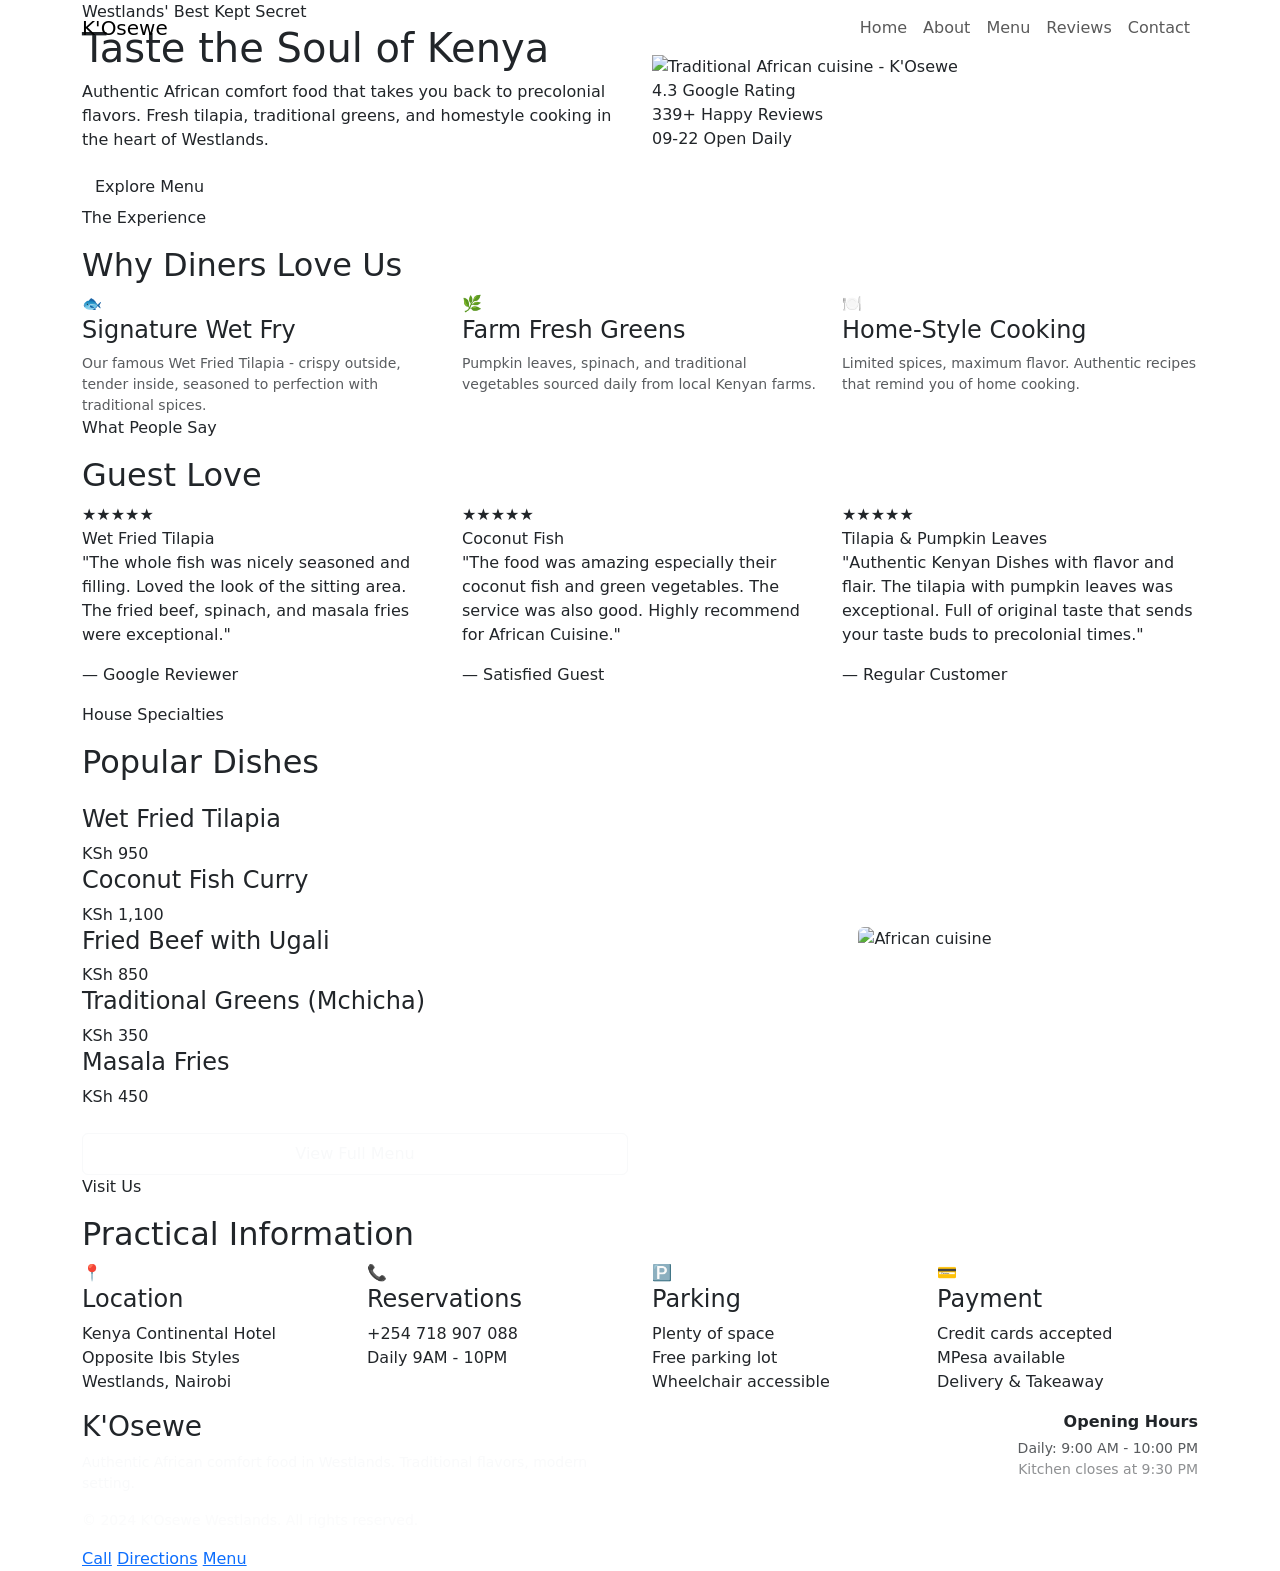
==== index.html @ 1b46d5a4 "Add files via upload" ====
<!DOCTYPE html>
<html lang="en">
<head>
    <meta charset="UTF-8">
    <meta name="viewport" content="width=device-width, initial-scale=1.0, maximum-scale=5.0">
    <title>K'Osewe Westlands | Authentic African Comfort Food</title>
    <meta name="description" content="Authentic African comfort food in Westlands, Nairobi. Fresh tilapia, traditional greens, and homestyle Kenyan cooking.">
    <meta property="og:title" content="K'Osewe Westlands | Authentic African Comfort Food">
    <meta property="og:description" content="Authentic African comfort food in Westlands, Nairobi. Fresh tilapia, traditional greens, and homestyle Kenyan cooking.">
    <meta property="og:type" content="website">
    <link rel="icon" href="assets/favicon.svg" type="image/svg+xml">
    <link href="https://cdn.jsdelivr.net/npm/bootstrap@5.3.2/dist/css/bootstrap.min.css" rel="stylesheet">
    <link href="https://fonts.googleapis.com/css2?family=Playfair+Display:wght@400;600;700&family=Inter:wght@300;400;500;600&display=swap" rel="stylesheet">
    <link rel="stylesheet" href="css/styles.css">
</head>
<body>
    <!-- Navigation -->
    <nav class="navbar navbar-expand-lg fixed-top navbar-light">
        <div class="container">
            <a class="navbar-brand" href="#home">K'<span>Osewe</span></a>
            <button class="navbar-toggler" type="button" data-bs-toggle="collapse" data-bs-target="#navbarNav" aria-controls="navbarNav" aria-expanded="false" aria-label="Toggle navigation">
                <span class="navbar-toggler-icon"></span>
            </button>
            <div class="collapse navbar-collapse" id="navbarNav">
                <ul class="navbar-nav ms-auto">
                    <li class="nav-item"><a class="nav-link" href="#home">Home</a></li>
                    <li class="nav-item"><a class="nav-link" href="#about">About</a></li>
                    <li class="nav-item"><a class="nav-link" href="menu.html">Menu</a></li>
                    <li class="nav-item"><a class="nav-link" href="#reviews">Reviews</a></li>
                    <li class="nav-item"><a class="nav-link" href="#contact">Contact</a></li>
                </ul>
            </div>
        </div>
    </nav>

    <!-- Hero Section -->
    <section class="hero" id="home">
        <div class="hero-pattern"></div>
        <div class="container">
            <div class="row align-items-center">
                <div class="col-lg-6 hero-content">
                    <span class="hero-badge">Westlands' Best Kept Secret</span>
                    <h1 class="hero-title serif">Taste the Soul <span>of Kenya</span></h1>
                    <p class="hero-text">Authentic African comfort food that takes you back to precolonial flavors. Fresh tilapia, traditional greens, and homestyle cooking in the heart of Westlands.</p>
                    <a href="menu.html" class="btn btn-primary-custom">Explore Menu</a>
                </div>
                <div class="col-lg-6 mt-4 mt-lg-0">
                    <div class="hero-image">
                        <img src="https://images.unsplash.com/photo-1604329760661-e71dc83f8f26?w=800&q=80" alt="Traditional African cuisine - K'Osewe">
                        <div class="hero-stats">
                            <div class="stat-item">
                                <span class="stat-number">4.3</span>
                                <span class="stat-label">Google Rating</span>
                            </div>
                            <div class="stat-item">
                                <span class="stat-number">339+</span>
                                <span class="stat-label">Happy Reviews</span>
                            </div>
                            <div class="stat-item">
                                <span class="stat-number">09-22</span>
                                <span class="stat-label">Open Daily</span>
                            </div>
                        </div>
                    </div>
                </div>
            </div>
        </div>
    </section>

    <!-- Features -->
    <section class="features" id="about">
        <div class="container">
            <div class="section-header reveal">
                <p class="section-subtitle">The Experience</p>
                <h2 class="section-title serif">Why Diners Love Us</h2>
            </div>
            <div class="row g-4">
                <div class="col-md-4 reveal">
                    <div class="feature-card">
                        <div class="feature-icon">🐟</div>
                        <h4 class="serif mb-2">Signature Wet Fry</h4>
                        <p class="text-muted mb-0 small">Our famous Wet Fried Tilapia - crispy outside, tender inside, seasoned to perfection with traditional spices.</p>
                    </div>
                </div>
                <div class="col-md-4 reveal">
                    <div class="feature-card">
                        <div class="feature-icon">🌿</div>
                        <h4 class="serif mb-2">Farm Fresh Greens</h4>
                        <p class="text-muted mb-0 small">Pumpkin leaves, spinach, and traditional vegetables sourced daily from local Kenyan farms.</p>
                    </div>
                </div>
                <div class="col-md-4 reveal">
                    <div class="feature-card">
                        <div class="feature-icon">🍽️</div>
                        <h4 class="serif mb-2">Home-Style Cooking</h4>
                        <p class="text-muted mb-0 small">Limited spices, maximum flavor. Authentic recipes that remind you of home cooking.</p>
                    </div>
                </div>
            </div>
        </div>
    </section>

    <!-- Reviews -->
    <section class="reviews" id="reviews">
        <div class="container">
            <div class="section-header reveal">
                <p class="section-subtitle">What People Say</p>
                <h2 class="section-title serif">Guest Love</h2>
            </div>
            <div class="row g-4">
                <div class="col-md-4 reveal">
                    <div class="review-card">
                        <div class="review-stars">★★★★★</div>
                        <span class="review-dish">Wet Fried Tilapia</span>
                        <p class="review-text">"The whole fish was nicely seasoned and filling. Loved the look of the sitting area. The fried beef, spinach, and masala fries were exceptional."</p>
                        <p class="review-author">— Google Reviewer</p>
                    </div>
                </div>
                <div class="col-md-4 reveal">
                    <div class="review-card">
                        <div class="review-stars">★★★★★</div>
                        <span class="review-dish">Coconut Fish</span>
                        <p class="review-text">"The food was amazing especially their coconut fish and green vegetables. The service was also good. Highly recommend for African Cuisine."</p>
                        <p class="review-author">— Satisfied Guest</p>
                    </div>
                </div>
                <div class="col-md-4 reveal">
                    <div class="review-card">
                        <div class="review-stars">★★★★★</div>
                        <span class="review-dish">Tilapia & Pumpkin Leaves</span>
                        <p class="review-text">"Authentic Kenyan Dishes with flavor and flair. The tilapia with pumpkin leaves was exceptional. Full of original taste that sends your taste buds to precolonial times."</p>
                        <p class="review-author">— Regular Customer</p>
                    </div>
                </div>
            </div>
        </div>
    </section>

    <!-- Menu Preview -->
    <section class="menu-preview">
        <div class="container">
            <div class="row align-items-center">
                <div class="col-lg-6 mb-4 mb-lg-0 reveal">
                    <p class="section-subtitle" style="color: var(--accent-light);">House Specialties</p>
                    <h2 class="section-title serif mb-4">Popular Dishes</h2>

                    <div class="menu-item">
                        <h4>Wet Fried Tilapia</h4>
                        <span class="dots"></span>
                        <span class="price">KSh 950</span>
                    </div>
                    <div class="menu-item">
                        <h4>Coconut Fish Curry</h4>
                        <span class="dots"></span>
                        <span class="price">KSh 1,100</span>
                    </div>
                    <div class="menu-item">
                        <h4>Fried Beef with Ugali</h4>
                        <span class="dots"></span>
                        <span class="price">KSh 850</span>
                    </div>
                    <div class="menu-item">
                        <h4>Traditional Greens (Mchicha)</h4>
                        <span class="dots"></span>
                        <span class="price">KSh 350</span>
                    </div>
                    <div class="menu-item">
                        <h4>Masala Fries</h4>
                        <span class="dots"></span>
                        <span class="price">KSh 450</span>
                    </div>

                    <a href="menu.html" class="btn btn-outline-light mt-4 px-4 py-2 w-100 w-sm-auto">View Full Menu</a>
                </div>
                <div class="col-lg-6 reveal">
                    <div class="text-center">
                        <img src="https://images.unsplash.com/photo-1544025162-d76694265947?w=600&q=80" alt="African cuisine" class="img-fluid rounded" style="max-height: 400px; object-fit: cover; width: 100%;">
                    </div>
                </div>
            </div>
        </div>
    </section>

    <!-- Info Section -->
    <section class="info-section" id="contact">
        <div class="container">
            <div class="section-header reveal">
                <p class="section-subtitle">Visit Us</p>
                <h2 class="section-title serif">Practical Information</h2>
            </div>
            <div class="row g-4">
                <div class="col-6 col-md-3 reveal">
                    <div class="info-card">
                        <div class="info-icon">📍</div>
                        <h4>Location</h4>
                        <p>Kenya Continental Hotel<br>Opposite Ibis Styles<br>Westlands, Nairobi</p>
                    </div>
                </div>
                <div class="col-6 col-md-3 reveal">
                    <div class="info-card">
                        <div class="info-icon">📞</div>
                        <h4>Reservations</h4>
                        <p>+254 718 907 088<br>Daily 9AM - 10PM</p>
                    </div>
                </div>
                <div class="col-6 col-md-3 reveal">
                    <div class="info-card">
                        <div class="info-icon">🅿️</div>
                        <h4>Parking</h4>
                        <p>Plenty of space<br>Free parking lot<br>Wheelchair accessible</p>
                    </div>
                </div>
                <div class="col-6 col-md-3 reveal">
                    <div class="info-card">
                        <div class="info-icon">💳</div>
                        <h4>Payment</h4>
                        <p>Credit cards accepted<br>MPesa available<br>Delivery & Takeaway</p>
                    </div>
                </div>
            </div>
        </div>
    </section>

    <!-- Footer -->
    <footer>
        <div class="container">
            <div class="row g-4">
                <div class="col-lg-6">
                    <h3 class="footer-brand serif">K'<span>Osewe</span></h3>
                    <p class="text-light opacity-75 small">Authentic African comfort food in Westlands. Traditional flavors, modern setting.</p>
                    <p class="text-light opacity-50 small mt-3">© 2024 K'Osewe Westlands. All rights reserved.</p>
                </div>
                <div class="col-lg-6 text-lg-end">
                    <p class="mb-1"><strong>Opening Hours</strong></p>
                    <p class="opacity-75 small mb-0">Daily: 9:00 AM - 10:00 PM</p>
                    <p class="opacity-50 small">Kitchen closes at 9:30 PM</p>
                </div>
            </div>
        </div>
    </footer>

    <!-- Mobile CTA Bar -->
    <div class="cta-bar" role="navigation" aria-label="Quick actions">
        <div class="container">
            <div class="cta-grid">
                <a class="cta-btn primary" href="tel:+254718907088">Call</a>
                <a class="cta-btn" href="https://www.google.com/maps/search/?api=1&query=Kenya%20Continental%20Hotel%2C%20Westlands%2C%20Nairobi" target="_blank" rel="noopener">Directions</a>
                <a class="cta-btn" href="menu.html">Menu</a>
            </div>
        </div>
    </div>

    <script src="https://cdn.jsdelivr.net/npm/bootstrap@5.3.2/dist/js/bootstrap.bundle.min.js"></script>
    <script src="js/main.js" defer></script>
</body>
</html>
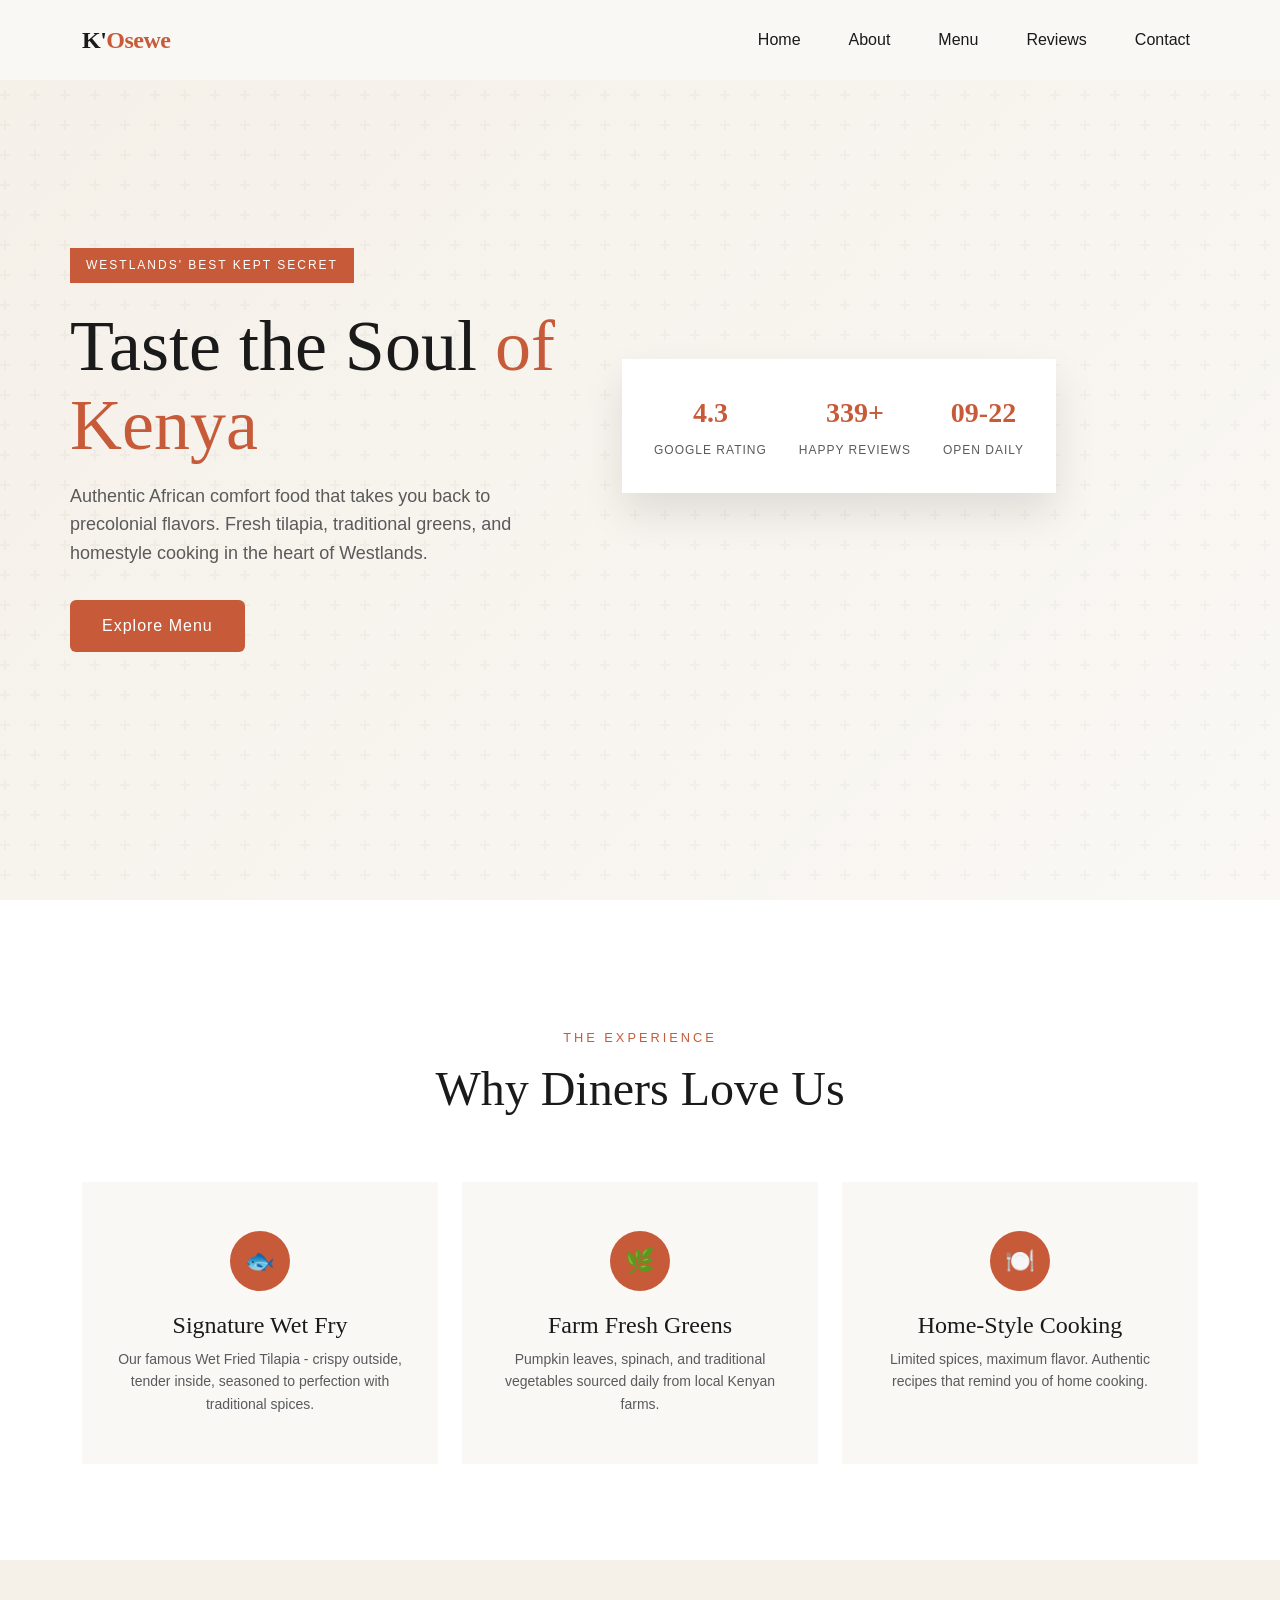
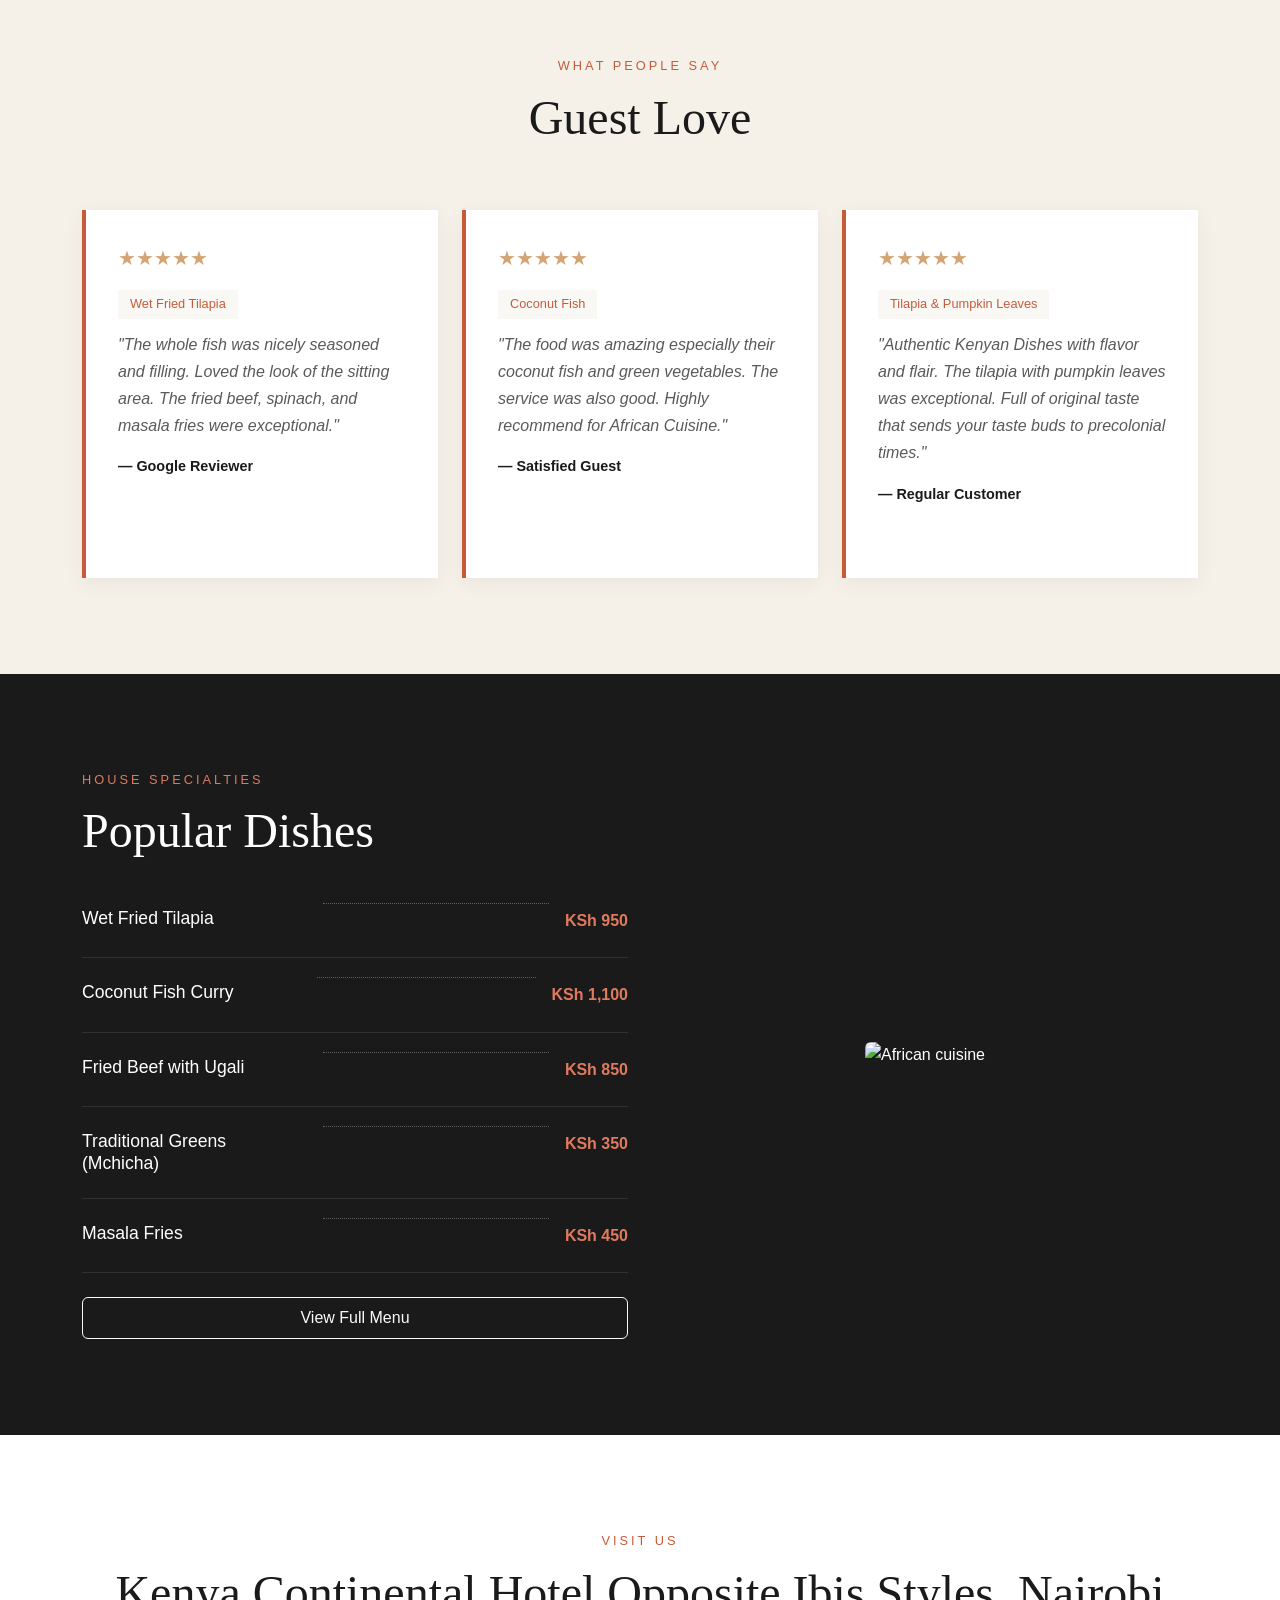
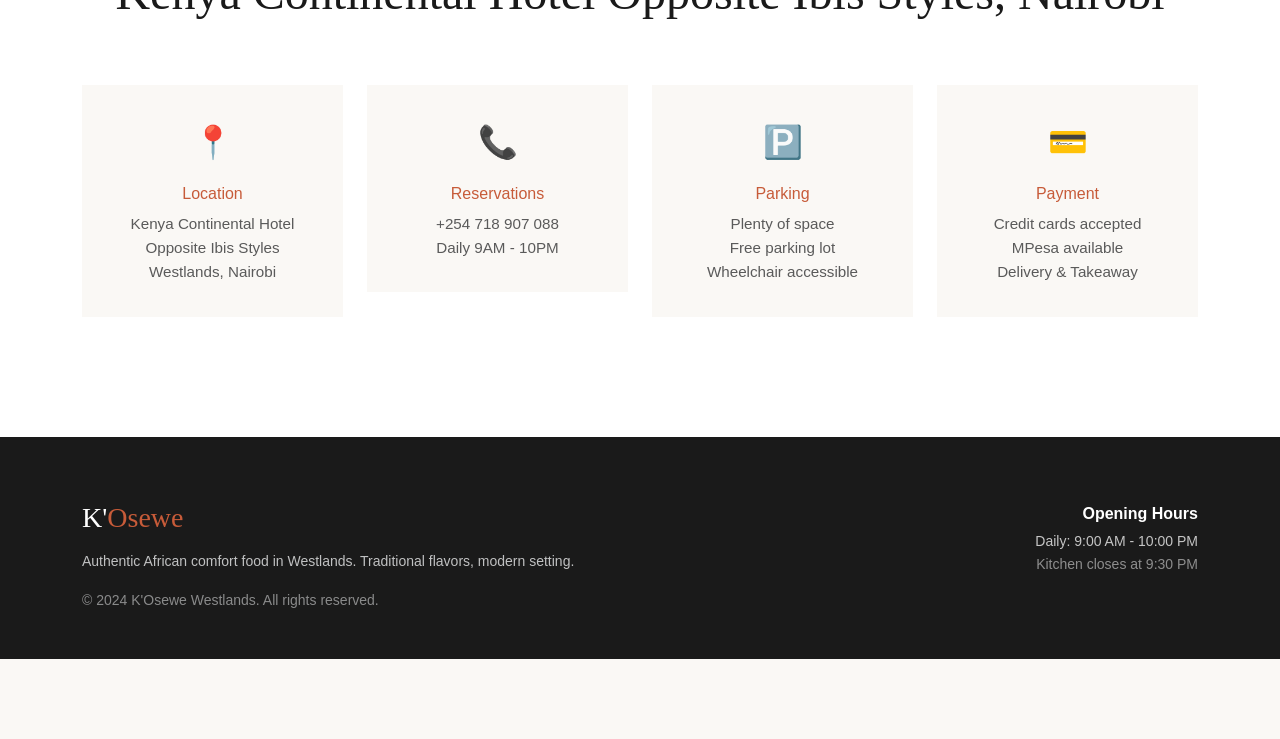
==== commit b8f4280f: "Update section title with hotel address" ====
--- a/index.html
+++ b/index.html
@@ -186,7 +186,7 @@
         <div class="container">
             <div class="section-header reveal">
                 <p class="section-subtitle">Visit Us</p>
-                <h2 class="section-title serif">Practical Information</h2>
+                <h2 class="section-title serif">Kenya Continental Hotel Opposite Ibis Styles, Nairobi</h2>
             </div>
             <div class="row g-4">
                 <div class="col-6 col-md-3 reveal">
@@ -253,4 +253,4 @@
     <script src="https://cdn.jsdelivr.net/npm/bootstrap@5.3.2/dist/js/bootstrap.bundle.min.js"></script>
     <script src="js/main.js" defer></script>
 </body>
-</html>+</html>
--- a/css/styles.css
+++ b/css/styles.css
@@ -0,0 +1,935 @@
+:root {
+  --primary: #1a1a1a;
+  --accent: #c75b39; /* Terracotta */
+  --accent-light: #e07a5f;
+  --earth: #8c7b65; /* Sage/earth */
+  --light: #faf8f5;
+  --cream: #f5f0e8;
+  --gold: #d4a574;
+  --gray: #5a5a5a;
+}
+
+* {
+  margin: 0;
+  padding: 0;
+  box-sizing: border-box;
+}
+
+html,
+body {
+  overflow-x: hidden;
+  max-width: 100%;
+}
+
+body {
+  font-family: "Inter", sans-serif;
+  background-color: var(--light);
+  color: var(--primary);
+  line-height: 1.6;
+}
+
+.serif {
+  font-family: "Playfair Display", serif;
+}
+
+/* Navigation */
+.navbar {
+  padding: 1rem 0;
+  background: rgba(250, 248, 245, 0.98);
+  transition: all 0.4s ease;
+}
+
+.navbar.scrolled {
+  background: rgba(250, 248, 245, 0.98);
+  backdrop-filter: blur(10px);
+  padding: 0.75rem 0;
+  box-shadow: 0 2px 20px rgba(0, 0, 0, 0.05);
+}
+
+.navbar.navbar-solid {
+  background: white;
+  box-shadow: 0 2px 20px rgba(0, 0, 0, 0.05);
+}
+
+.navbar-brand {
+  font-family: "Playfair Display", serif;
+  font-size: 1.5rem;
+  font-weight: 700;
+  color: var(--primary) !important;
+  letter-spacing: -0.5px;
+}
+
+.navbar-brand span {
+  color: var(--accent);
+}
+
+.nav-link {
+  font-weight: 400;
+  color: var(--primary) !important;
+  margin-left: 0;
+  margin-top: 0.5rem;
+  padding: 0.5rem 0;
+  position: relative;
+  transition: color 0.3s ease;
+  display: inline-block;
+}
+
+.nav-link::after {
+  content: "";
+  position: absolute;
+  bottom: 0;
+  left: 0;
+  width: 0;
+  height: 2px;
+  background: var(--accent);
+  transition: width 0.3s ease;
+}
+
+.nav-link:hover::after {
+  width: 100%;
+}
+
+@media (min-width: 992px) {
+  .nav-link {
+    margin-left: 2rem;
+    margin-top: 0;
+    padding: 0.5rem;
+  }
+}
+
+/* Hero (home) */
+.hero {
+  min-height: auto;
+  padding: 6rem 0 4rem;
+  display: flex;
+  align-items: center;
+  position: relative;
+  overflow: hidden;
+  background: linear-gradient(135deg, var(--cream) 0%, var(--light) 100%);
+}
+
+@media (min-width: 768px) {
+  .hero {
+    min-height: 100vh;
+    padding: 0;
+  }
+}
+
+.hero-pattern {
+  position: absolute;
+  top: 0;
+  right: 0;
+  width: 100%;
+  height: 100%;
+  opacity: 0.03;
+  background-image: url("data:image/svg+xml,%3Csvg width='60' height='60' viewBox='0 0 60 60' xmlns='http://www.w3.org/2000/svg'%3E%3Cg fill='none' fill-rule='evenodd'%3E%3Cg fill='%23000000' fill-opacity='1'%3E%3Cpath d='M36 34v-4h-2v4h-4v2h4v4h2v-4h4v-2h-4zm0-30V0h-2v4h-4v2h4v4h2V6h4V4h-4zM6 34v-4H4v4H0v2h4v4h2v-4h4v-2H6zM6 4V0H4v4H0v2h4v4h2V6h4V4H6z'/%3E%3C/g%3E%3C/g%3E%3C/svg%3E");
+  z-index: 0;
+}
+
+.hero-content {
+  padding: 2rem 0;
+  position: relative;
+  z-index: 2;
+}
+
+.hero-badge {
+  display: inline-block;
+  background: var(--accent);
+  color: white;
+  padding: 0.5rem 1rem;
+  font-size: 0.75rem;
+  text-transform: uppercase;
+  letter-spacing: 2px;
+  margin-bottom: 1.5rem;
+  opacity: 0;
+  transform: translateY(20px);
+  animation: fadeUp 0.8s ease forwards;
+}
+
+.hero-title {
+  font-size: clamp(2.5rem, 8vw, 4.5rem);
+  line-height: 1.1;
+  margin-bottom: 1rem;
+  opacity: 0;
+  transform: translateY(20px);
+  animation: fadeUp 0.8s ease 0.2s forwards;
+  word-wrap: break-word;
+}
+
+.hero-title span {
+  color: var(--accent);
+}
+
+.hero-text {
+  font-size: 1rem;
+  color: var(--gray);
+  max-width: 100%;
+  margin-bottom: 2rem;
+  opacity: 0;
+  transform: translateY(20px);
+  animation: fadeUp 0.8s ease 0.4s forwards;
+}
+
+@media (min-width: 768px) {
+  .hero-text {
+    max-width: 500px;
+    font-size: 1.125rem;
+  }
+}
+
+.btn-primary-custom {
+  background: var(--accent);
+  color: white;
+  padding: 0.875rem 2rem;
+  border: none;
+  font-weight: 500;
+  letter-spacing: 1px;
+  transition: all 0.3s ease;
+  opacity: 0;
+  transform: translateY(20px);
+  animation: fadeUp 0.8s ease 0.6s forwards;
+  display: inline-block;
+  width: 100%;
+  text-align: center;
+}
+
+@media (min-width: 576px) {
+  .btn-primary-custom {
+    width: auto;
+  }
+}
+
+.btn-primary-custom:hover {
+  background: var(--primary);
+  transform: translateY(-2px);
+  box-shadow: 0 10px 30px rgba(199, 91, 57, 0.3);
+}
+
+.hero-image {
+  position: relative;
+  margin-top: 2rem;
+  opacity: 0;
+  transform: translateX(30px);
+  animation: fadeLeft 1s ease 0.4s forwards;
+}
+
+@media (min-width: 768px) {
+  .hero-image {
+    margin-top: 0;
+    transform: translateX(50px);
+  }
+}
+
+.hero-image img {
+  width: 100%;
+  height: 300px;
+  object-fit: cover;
+  border-radius: 0;
+}
+
+@media (min-width: 576px) {
+  .hero-image img {
+    height: 400px;
+  }
+}
+
+@media (min-width: 768px) {
+  .hero-image img {
+    height: 500px;
+  }
+}
+
+@media (min-width: 992px) {
+  .hero-image img {
+    height: 600px;
+  }
+}
+
+.hero-stats {
+  position: relative;
+  bottom: auto;
+  left: auto;
+  margin: -2rem 1rem 0;
+  background: white;
+  padding: 1.5rem;
+  box-shadow: 0 20px 40px rgba(0, 0, 0, 0.1);
+  opacity: 0;
+  transform: translateY(20px);
+  animation: fadeUp 0.8s ease 0.8s forwards;
+  z-index: 10;
+  display: flex;
+  justify-content: space-around;
+  flex-wrap: wrap;
+  gap: 1rem;
+}
+
+@media (min-width: 768px) {
+  .hero-stats {
+    position: absolute;
+    bottom: -30px;
+    left: -30px;
+    margin: 0;
+    padding: 2rem;
+    flex-wrap: nowrap;
+    gap: 2rem;
+  }
+}
+
+.stat-item {
+  text-align: center;
+}
+
+.stat-number {
+  font-family: "Playfair Display", serif;
+  font-size: 1.75rem;
+  font-weight: 700;
+  color: var(--accent);
+  display: block;
+}
+
+.stat-label {
+  font-size: 0.75rem;
+  text-transform: uppercase;
+  letter-spacing: 1px;
+  color: var(--gray);
+}
+
+/* Features */
+.features {
+  padding: 5rem 0 4rem;
+  background: white;
+}
+
+@media (min-width: 768px) {
+  .features {
+    padding: 8rem 0 6rem;
+  }
+}
+
+.section-header {
+  text-align: center;
+  margin-bottom: 2.5rem;
+}
+
+@media (min-width: 768px) {
+  .section-header {
+    margin-bottom: 4rem;
+  }
+}
+
+.section-subtitle {
+  color: var(--accent);
+  text-transform: uppercase;
+  letter-spacing: 3px;
+  font-size: 0.8rem;
+  margin-bottom: 0.75rem;
+}
+
+.section-title {
+  font-size: clamp(1.75rem, 4vw, 3rem);
+}
+
+.feature-card {
+  padding: 2rem 1.5rem;
+  text-align: center;
+  transition: all 0.4s ease;
+  border: 1px solid transparent;
+  background: var(--light);
+  margin-bottom: 1rem;
+  height: 100%;
+}
+
+@media (min-width: 768px) {
+  .feature-card {
+    padding: 3rem 2rem;
+    margin-bottom: 0;
+  }
+}
+
+.feature-card:hover {
+  border-color: var(--accent);
+  transform: translateY(-5px);
+  box-shadow: 0 15px 30px rgba(0, 0, 0, 0.08);
+}
+
+.feature-icon {
+  width: 60px;
+  height: 60px;
+  background: var(--accent);
+  color: white;
+  border-radius: 50%;
+  display: flex;
+  align-items: center;
+  justify-content: center;
+  margin: 0 auto 1.25rem;
+  font-size: 1.5rem;
+}
+
+/* Reviews */
+.reviews {
+  padding: 4rem 0;
+  background: var(--cream);
+  position: relative;
+}
+
+@media (min-width: 768px) {
+  .reviews {
+    padding: 6rem 0;
+  }
+}
+
+.review-card {
+  background: white;
+  padding: 2rem;
+  margin-bottom: 1.5rem;
+  box-shadow: 0 5px 20px rgba(0, 0, 0, 0.05);
+  border-left: 4px solid var(--accent);
+  height: 100%;
+}
+
+.review-stars {
+  color: var(--gold);
+  font-size: 1.25rem;
+  margin-bottom: 1rem;
+}
+
+.review-text {
+  font-style: italic;
+  color: var(--gray);
+  margin-bottom: 1rem;
+  line-height: 1.7;
+}
+
+.review-dish {
+  display: inline-block;
+  background: var(--light);
+  padding: 0.25rem 0.75rem;
+  font-size: 0.8rem;
+  color: var(--accent);
+  font-weight: 500;
+  margin-bottom: 0.75rem;
+}
+
+.review-author {
+  font-weight: 600;
+  font-size: 0.9rem;
+}
+
+/* Menu preview */
+.menu-preview {
+  padding: 4rem 0;
+  background: var(--primary);
+  color: white;
+  position: relative;
+  overflow: hidden;
+}
+
+@media (min-width: 768px) {
+  .menu-preview {
+    padding: 6rem 0;
+  }
+}
+
+.menu-item {
+  display: flex;
+  justify-content: space-between;
+  align-items: flex-start;
+  padding: 1.25rem 0;
+  border-bottom: 1px solid rgba(255, 255, 255, 0.1);
+  transition: all 0.3s ease;
+  flex-wrap: wrap;
+  gap: 0.5rem;
+}
+
+@media (min-width: 768px) {
+  .menu-item {
+    padding: 1.5rem 0;
+    flex-wrap: nowrap;
+    gap: 0;
+  }
+}
+
+.menu-item:hover {
+  padding-left: 5px;
+  border-bottom-color: var(--accent);
+}
+
+.menu-item h4 {
+  font-weight: 400;
+  margin: 0;
+  font-size: 1rem;
+  flex: 1;
+}
+
+@media (min-width: 576px) {
+  .menu-item h4 {
+    font-size: 1.1rem;
+  }
+}
+
+.menu-item .price {
+  color: var(--accent-light);
+  font-weight: 600;
+  font-size: 1rem;
+}
+
+.dots {
+  display: none;
+}
+
+@media (min-width: 768px) {
+  .dots {
+    display: block;
+    flex: 1;
+    border-bottom: 1px dotted rgba(255, 255, 255, 0.3);
+    margin: 0 1rem;
+    position: relative;
+    top: -5px;
+  }
+}
+
+/* Info */
+.info-section {
+  padding: 4rem 0;
+  background: white;
+}
+
+@media (min-width: 768px) {
+  .info-section {
+    padding: 6rem 0;
+  }
+}
+
+.info-card {
+  background: var(--light);
+  padding: 2rem;
+  margin-bottom: 1.5rem;
+  text-align: center;
+  transition: all 0.3s ease;
+}
+
+.info-card:hover {
+  background: var(--cream);
+  transform: translateY(-3px);
+}
+
+.info-icon {
+  font-size: 2rem;
+  margin-bottom: 1rem;
+}
+
+.info-card h4 {
+  font-size: 1rem;
+  margin-bottom: 0.5rem;
+  color: var(--accent);
+}
+
+.info-card p {
+  margin: 0;
+  font-size: 0.95rem;
+  color: var(--gray);
+}
+
+/* Footer */
+footer {
+  background: var(--primary);
+  color: white;
+  padding: 3rem 0 2rem;
+}
+
+@media (min-width: 768px) {
+  footer {
+    padding: 4rem 0 2rem;
+  }
+}
+
+.footer-brand {
+  font-family: "Playfair Display", serif;
+  font-size: 1.75rem;
+  margin-bottom: 1rem;
+}
+
+.footer-brand span {
+  color: var(--accent);
+}
+
+/* Menu page */
+.page-header {
+  background: var(--primary);
+  color: white;
+  padding: 6rem 0 3rem;
+  text-align: center;
+  position: relative;
+  overflow: hidden;
+}
+
+@media (min-width: 768px) {
+  .page-header {
+    padding: 8rem 0 4rem;
+  }
+}
+
+.page-header::before {
+  content: "";
+  position: absolute;
+  inset: 0;
+  background: url("https://images.unsplash.com/photo-1604329760661-e71dc83f8f26?w=1200&q=80")
+    center / cover;
+  opacity: 0.15;
+}
+
+.page-header-content {
+  position: relative;
+  z-index: 1;
+  padding: 0 1rem;
+}
+
+.page-header h1 {
+  font-size: clamp(2.5rem, 6vw, 4rem);
+  margin-bottom: 0.5rem;
+  word-wrap: break-word;
+}
+
+.page-header h1 span {
+  color: var(--accent-light);
+}
+
+.page-header .lead {
+  font-size: 1rem;
+  opacity: 0.8;
+}
+
+@media (min-width: 768px) {
+  .page-header .lead {
+    font-size: 1.25rem;
+  }
+}
+
+.menu-filters {
+  padding: 1.5rem 0;
+  background: white;
+  position: sticky;
+  top: 0;
+  z-index: 100;
+  box-shadow: 0 2px 10px rgba(0, 0, 0, 0.05);
+  overflow-x: auto;
+  -webkit-overflow-scrolling: touch;
+}
+
+.menu-filters .container {
+  display: flex;
+  flex-wrap: nowrap;
+  justify-content: flex-start;
+  gap: 0.5rem;
+  padding: 0 1rem;
+}
+
+@media (min-width: 768px) {
+  .menu-filters {
+    padding: 2rem 0;
+    overflow-x: visible;
+  }
+  .menu-filters .container {
+    flex-wrap: wrap;
+    justify-content: center;
+    gap: 0;
+  }
+}
+
+.filter-btn {
+  background: transparent;
+  border: 1px solid #ddd;
+  padding: 0.625rem 1.25rem;
+  font-weight: 500;
+  font-size: 0.875rem;
+  transition: all 0.3s ease;
+  cursor: pointer;
+  white-space: nowrap;
+  flex-shrink: 0;
+}
+
+@media (min-width: 768px) {
+  .filter-btn {
+    margin: 0 0.25rem;
+    padding: 0.75rem 1.5rem;
+  }
+}
+
+.filter-btn:hover,
+.filter-btn.active {
+  background: var(--accent);
+  color: white;
+  border-color: var(--accent);
+}
+
+.menu-section {
+  padding: 2rem 0 4rem;
+}
+
+@media (min-width: 768px) {
+  .menu-section {
+    padding: 4rem 0;
+  }
+}
+
+.menu-category {
+  margin-bottom: 3rem;
+}
+
+@media (min-width: 768px) {
+  .menu-category {
+    margin-bottom: 4rem;
+  }
+}
+
+.category-title {
+  font-size: 1.5rem;
+  margin-bottom: 1.5rem;
+  padding-bottom: 0.75rem;
+  border-bottom: 3px solid var(--accent);
+  display: inline-block;
+}
+
+@media (min-width: 768px) {
+  .category-title {
+    font-size: 2rem;
+    margin-bottom: 2rem;
+    padding-bottom: 1rem;
+  }
+}
+
+.menu-card {
+  background: white;
+  border: 1px solid #eee;
+  padding: 1.5rem;
+  margin-bottom: 1rem;
+  transition: all 0.3s ease;
+  position: relative;
+  overflow: hidden;
+  border-left: 4px solid transparent;
+}
+
+@media (min-width: 768px) {
+  .menu-card {
+    padding: 2rem;
+    margin-bottom: 1.5rem;
+  }
+}
+
+.menu-card:hover {
+  transform: translateY(-3px);
+  box-shadow: 0 10px 30px rgba(0, 0, 0, 0.08);
+  border-left-color: var(--accent);
+}
+
+.menu-card-header {
+  display: flex;
+  justify-content: space-between;
+  align-items: flex-start;
+  margin-bottom: 0.5rem;
+  flex-wrap: wrap;
+  gap: 0.5rem;
+}
+
+.menu-card h4 {
+  font-size: 1.1rem;
+  margin: 0;
+  font-weight: 600;
+  flex: 1;
+  min-width: 0;
+  word-wrap: break-word;
+}
+
+@media (min-width: 576px) {
+  .menu-card h4 {
+    font-size: 1.25rem;
+  }
+}
+
+.menu-card .price {
+  font-size: 1rem;
+  color: var(--accent);
+  font-weight: 600;
+  white-space: nowrap;
+}
+
+.menu-card p {
+  color: var(--gray);
+  font-size: 0.9rem;
+  margin: 0;
+  line-height: 1.5;
+}
+
+.tag {
+  display: inline-block;
+  font-size: 0.65rem;
+  text-transform: uppercase;
+  letter-spacing: 1px;
+  padding: 0.25rem 0.625rem;
+  background: var(--light);
+  margin-top: 0.75rem;
+  margin-right: 0.375rem;
+}
+
+@media (min-width: 576px) {
+  .tag {
+    font-size: 0.7rem;
+    padding: 0.25rem 0.75rem;
+    margin-right: 0.5rem;
+  }
+}
+
+.tag.popular {
+  background: var(--accent);
+  color: white;
+}
+
+.tag.chef {
+  background: var(--gold);
+  color: var(--primary);
+}
+
+.tag.veg {
+  background: #e8f5e9;
+  color: #2e7d32;
+}
+
+.price-note {
+  background: var(--cream);
+  padding: 1.5rem;
+  text-align: center;
+  margin-bottom: 2rem;
+  border-radius: 0;
+}
+
+.price-note p {
+  margin: 0;
+  color: var(--gray);
+  font-size: 0.9rem;
+}
+
+.fade-in {
+  animation: fadeIn 0.5s ease forwards;
+}
+
+@keyframes fadeIn {
+  from {
+    opacity: 0;
+    transform: translateY(15px);
+  }
+  to {
+    opacity: 1;
+    transform: translateY(0);
+  }
+}
+
+.hidden {
+  display: none;
+}
+
+/* Touch targets */
+.btn,
+.nav-link,
+.filter-btn {
+  min-height: 44px;
+  min-width: 44px;
+}
+
+@media (min-width: 768px) {
+  .btn,
+  .nav-link {
+    min-height: auto;
+    min-width: auto;
+  }
+}
+
+/* CTA bar (mobile) */
+.cta-bar {
+  position: fixed;
+  bottom: 0;
+  left: 0;
+  right: 0;
+  z-index: 1030;
+  background: rgba(250, 248, 245, 0.98);
+  backdrop-filter: blur(10px);
+  border-top: 1px solid rgba(0, 0, 0, 0.08);
+  padding: 0.75rem;
+}
+
+.cta-bar .cta-grid {
+  display: grid;
+  grid-template-columns: repeat(3, 1fr);
+  gap: 0.5rem;
+}
+
+.cta-bar .cta-btn {
+  display: inline-flex;
+  align-items: center;
+  justify-content: center;
+  gap: 0.5rem;
+  font-weight: 600;
+  text-decoration: none;
+  border: 1px solid rgba(0, 0, 0, 0.12);
+  background: white;
+  color: var(--primary);
+  padding: 0.65rem 0.5rem;
+}
+
+.cta-bar .cta-btn.primary {
+  background: var(--accent);
+  color: white;
+  border-color: var(--accent);
+}
+
+@media (min-width: 992px) {
+  .cta-bar {
+    display: none;
+  }
+}
+
+body.has-cta-bar {
+  padding-bottom: 80px;
+}
+
+/* Animations */
+@keyframes fadeUp {
+  to {
+    opacity: 1;
+    transform: translateY(0);
+  }
+}
+
+@keyframes fadeLeft {
+  to {
+    opacity: 1;
+    transform: translateX(0);
+  }
+}
+
+.reveal {
+  opacity: 0;
+  transform: translateY(20px);
+  transition: all 0.6s ease;
+}
+
+.reveal.active {
+  opacity: 1;
+  transform: translateY(0);
+}
+
+@media (prefers-reduced-motion: reduce) {
+  * {
+    scroll-behavior: auto !important;
+  }
+  .reveal,
+  .hero-badge,
+  .hero-title,
+  .hero-text,
+  .btn-primary-custom,
+  .hero-image {
+    animation: none !important;
+    transition: none !important;
+    transform: none !important;
+    opacity: 1 !important;
+  }
+}
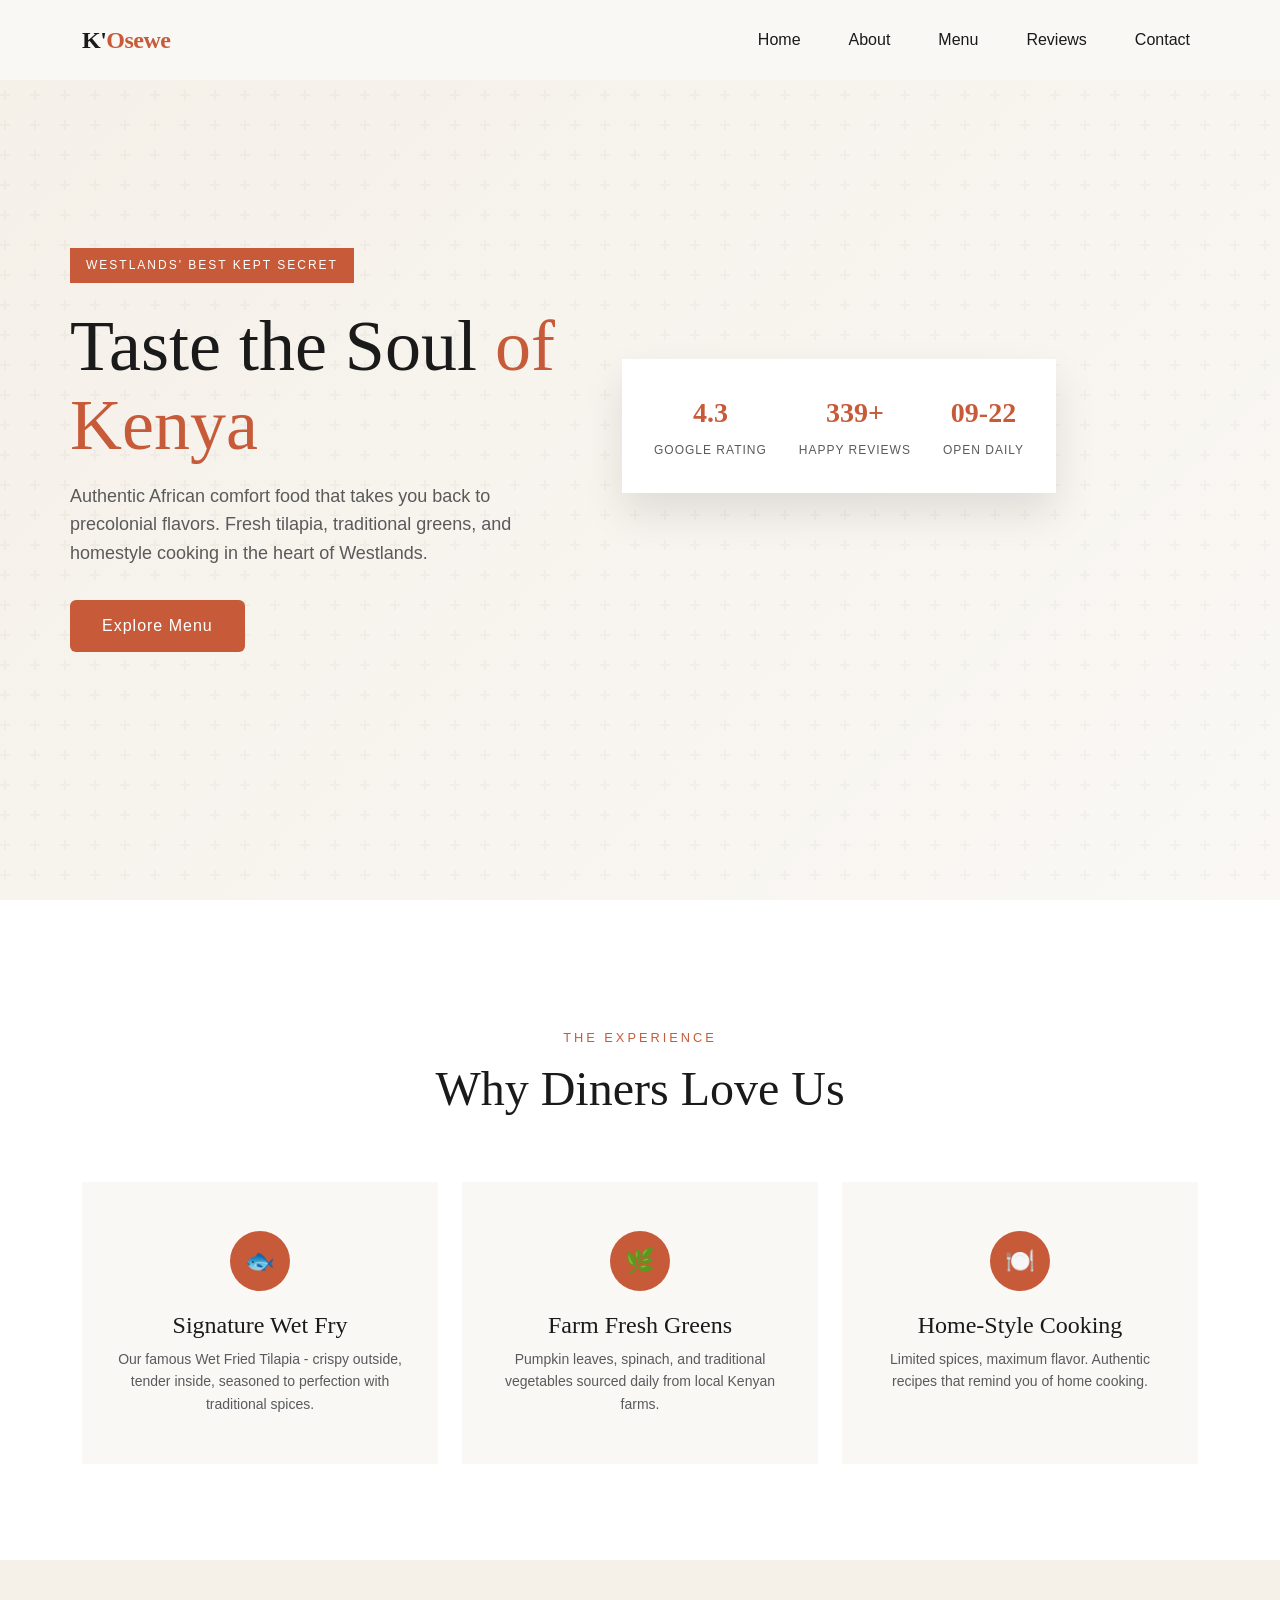
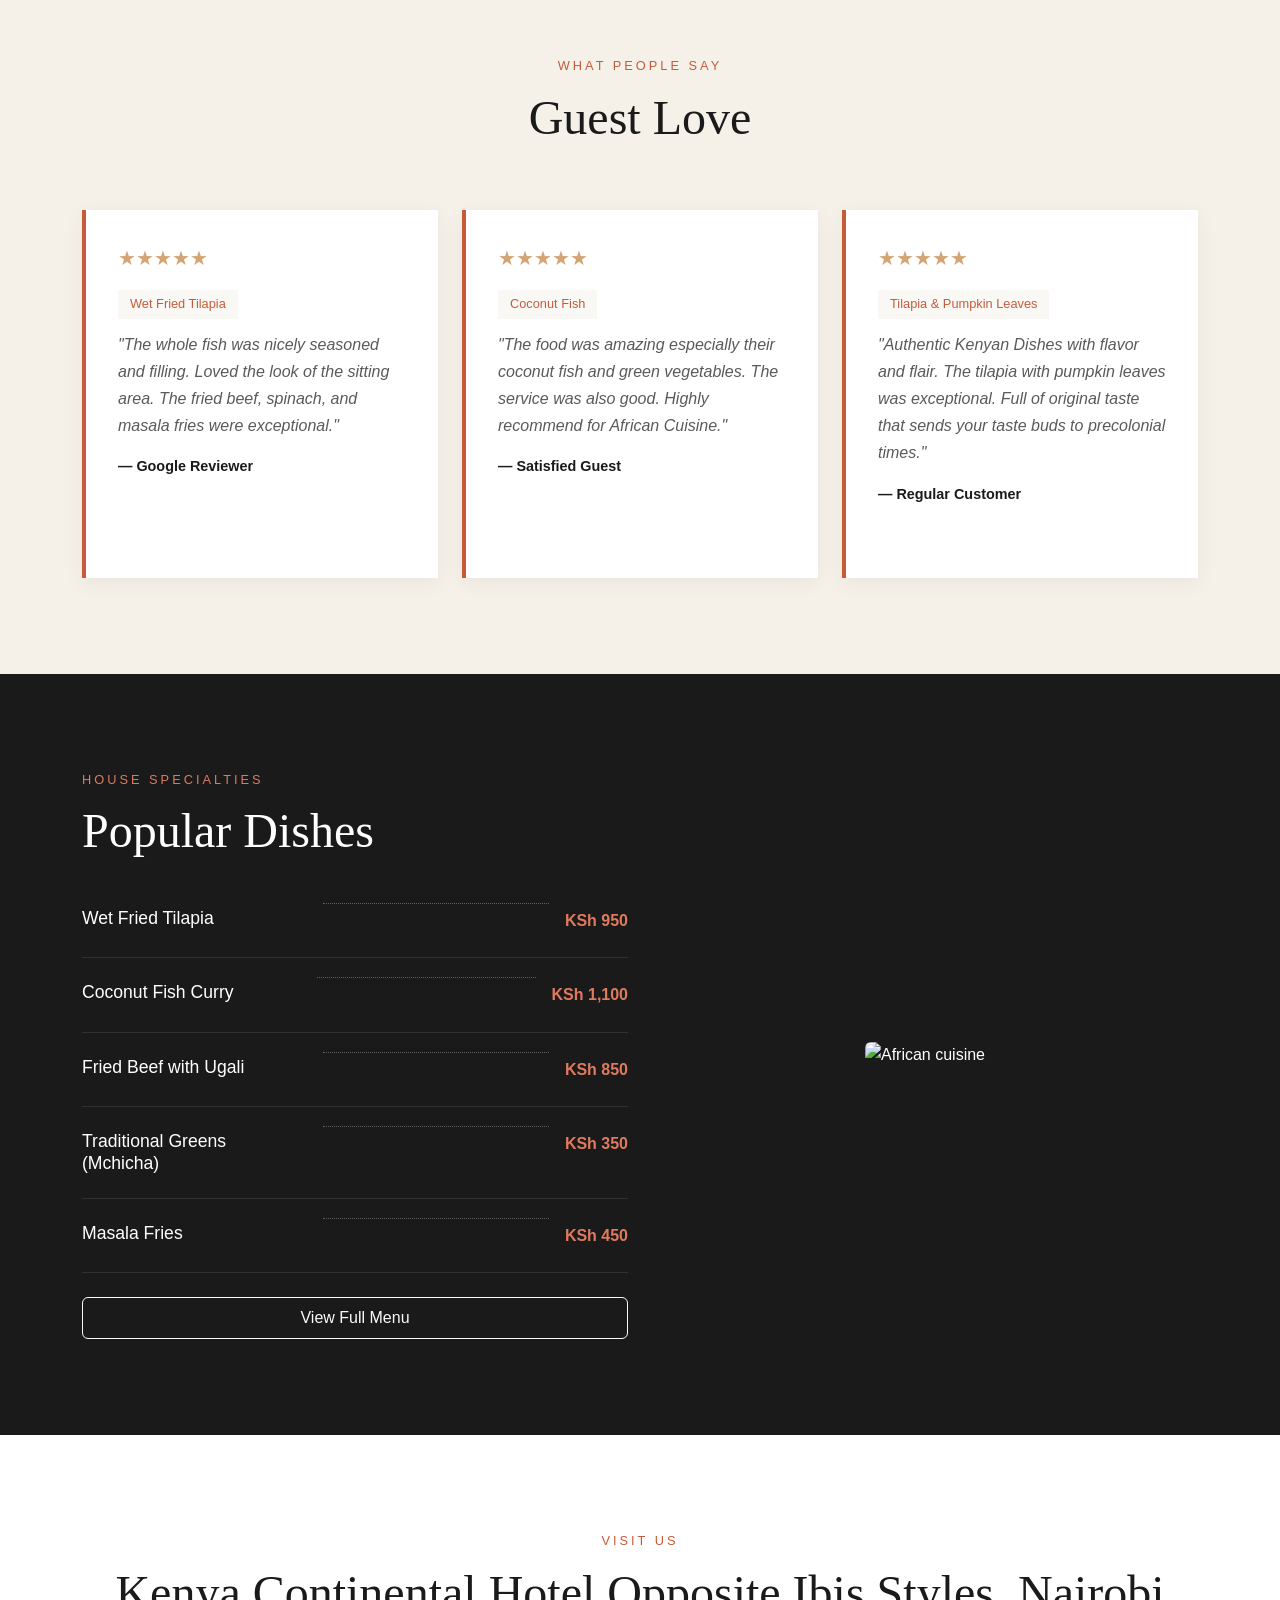
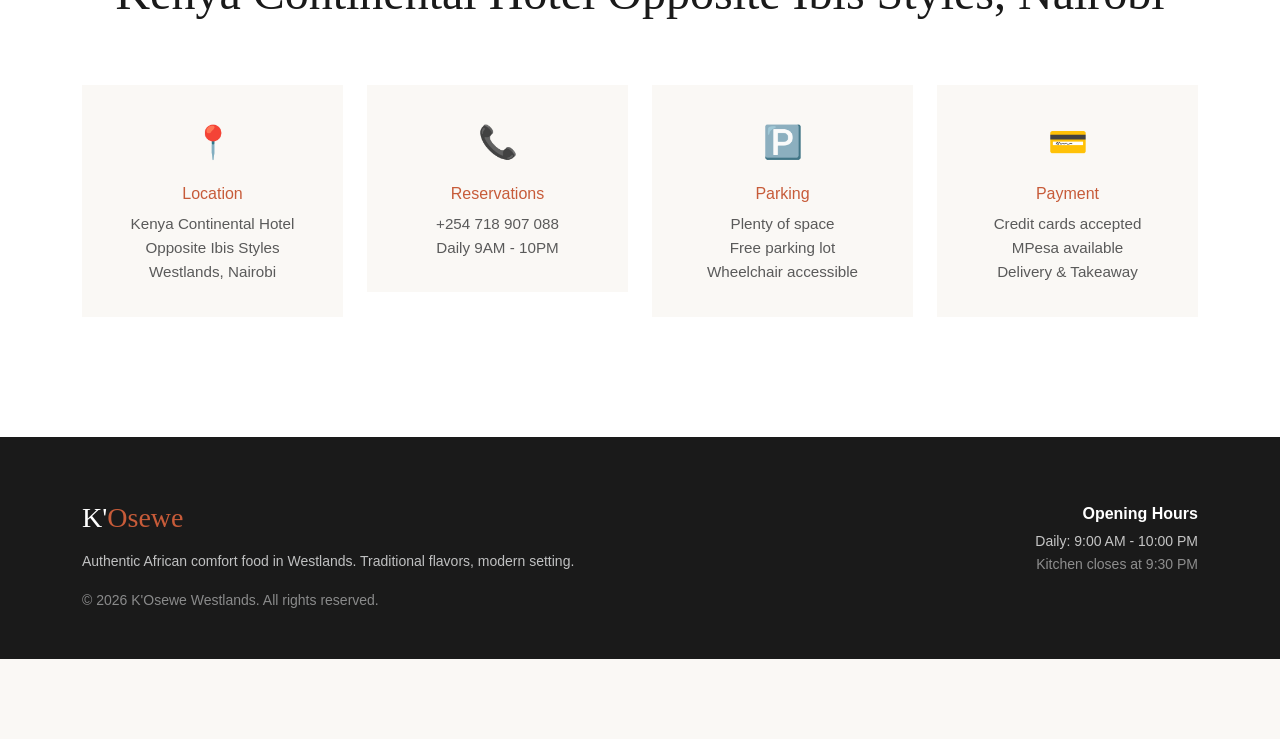
==== commit cbc1df78: "Update copyright year in footer to 2026" ====
--- a/index.html
+++ b/index.html
@@ -228,7 +228,7 @@
                 <div class="col-lg-6">
                     <h3 class="footer-brand serif">K'<span>Osewe</span></h3>
                     <p class="text-light opacity-75 small">Authentic African comfort food in Westlands. Traditional flavors, modern setting.</p>
-                    <p class="text-light opacity-50 small mt-3">© 2024 K'Osewe Westlands. All rights reserved.</p>
+                    <p class="text-light opacity-50 small mt-3">© 2026 K'Osewe Westlands. All rights reserved.</p>
                 </div>
                 <div class="col-lg-6 text-lg-end">
                     <p class="mb-1"><strong>Opening Hours</strong></p>
